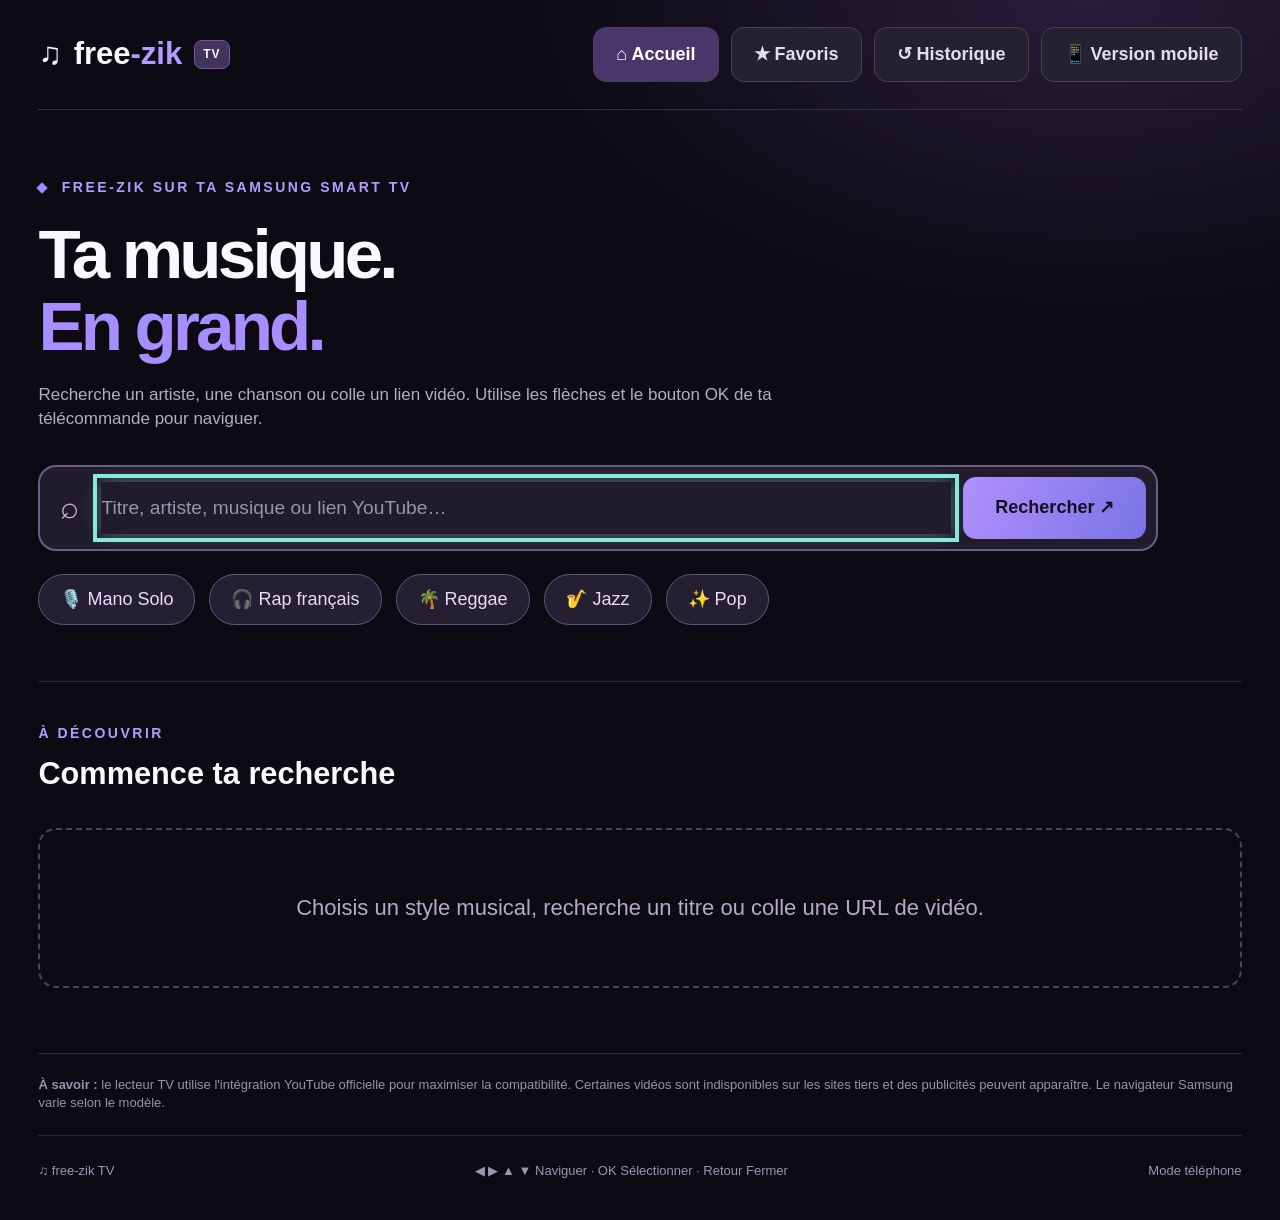
==== tv.html @ f1e1e2f2 "Add Samsung Smart TV web interface for free-zik with remote navigation and mobile switch" ====
<!doctype html>
<html lang="fr">
<head>
<meta charset="utf-8">
<meta name="viewport" content="width=device-width,initial-scale=1">
<meta name="theme-color" content="#0e0c17">
<meta name="description" content="free-zik pour Samsung Smart TV : musique et vidéos, navigation à la télécommande">
<title>free-zik TV — Musique en grand</title>
<link rel="icon" href="./icon-192.png">
<link rel="stylesheet" href="./tv.css">
</head>
<body>
<div class="tv-shell">
<header class="topbar">
 <a href="./tv.html" class="brand" aria-label="Accueil free-zik TV">♫ <strong>free<span>-zik</span></strong><small>TV</small></a>
 <nav class="toplinks" aria-label="Navigation principale">
  <button class="navbtn active" id="home-btn" type="button">⌂ Accueil</button>
  <button class="navbtn" id="favorites-btn" type="button">★ Favoris</button>
  <button class="navbtn" id="recent-btn" type="button">↺ Historique</button>
  <a class="navbtn mobile-link" href="./index.html?mobile=1">📱 Version mobile</a>
 </nav>
</header>
<main>
 <section class="hero" id="home-panel">
  <div class="eyebrow"><span class="dot"></span> FREE-ZIK SUR TA SAMSUNG SMART TV</div>
  <h1>Ta musique.<br><em>En grand.</em></h1>
  <p>Recherche un artiste, une chanson ou colle un lien vidéo. Utilise les flèches et le bouton OK de ta télécommande pour naviguer.</p>
  <form id="search-form" class="searchbox" role="search">
   <span class="magnify" aria-hidden="true">⌕</span>
   <input id="query" type="search" placeholder="Titre, artiste, musique ou lien YouTube…" aria-label="Rechercher des vidéos et musiques" autocomplete="off" enterkeyhint="search">
   <button class="primary" type="submit" id="search-btn">Rechercher <span aria-hidden="true">↗</span></button>
  </form>
  <div class="suggestions" id="suggestions" hidden></div>
  <div class="chips" aria-label="Recherches proposées">
   <button type="button" data-search="Mano Solo" class="chip">🎙️ Mano Solo</button>
   <button type="button" data-search="Rap français" class="chip">🎧 Rap français</button>
   <button type="button" data-search="Reggae musique" class="chip">🌴 Reggae</button>
   <button type="button" data-search="Jazz" class="chip">🎷 Jazz</button>
   <button type="button" data-search="Pop musique" class="chip">✨ Pop</button>
  </div>
 </section>
 <section id="results-section" class="list-area" aria-labelledby="list-title">
  <div class="list-header"><div><div class="eyebrow">À DÉCOUVRIR</div><h2 id="list-title">Commence ta recherche</h2></div><span id="result-count"></span></div>
  <div class="cards" id="cards" aria-live="polite">
    <div class="empty">Choisis un style musical, recherche un titre ou colle une URL de vidéo.</div>
  </div>
 </section>
 <section class="player-panel" id="player-panel" hidden aria-labelledby="player-title">
  <div class="list-header"><div><div class="eyebrow">LECTEUR TV</div><h2 id="player-title">Lecture</h2></div><button type="button" id="close-player" class="secondary">✕ Fermer le lecteur</button></div>
  <div class="video-layout">
   <div class="video-box"><iframe id="video-frame" title="Lecteur vidéo free-zik TV" src="about:blank" allow="autoplay; fullscreen; encrypted-media; picture-in-picture" allowfullscreen referrerpolicy="strict-origin-when-cross-origin" tabindex="-1"></iframe></div>
   <div class="video-aside">
    <div class="eyebrow">TA SÉLECTION</div>
    <h3 id="selected-title">Vidéo</h3>
    <p id="selected-author" class="muted"></p>
    <button id="play-again" class="primary player-btn" type="button">▶ Lire / relancer</button>
    <button id="favorite-video" class="secondary player-btn" type="button">☆ Ajouter aux favoris</button>
    <button id="loop-video" class="secondary player-btn" type="button">↻ Boucle désactivée</button>
    <button id="open-external" class="secondary player-btn" type="button">↗ Ouvrir dans YouTube</button>
    <button id="open-youtube-hyphen" class="secondary player-btn" type="button">↗ Essayer yout-ube.com</button>
    <p id="player-status" class="muted small">Pour démarrer, appuie sur « Lire / relancer » ou sur le lecteur.</p>
   </div>
  </div>
 </section>
 <div class="notice"><strong>À savoir :</strong> le lecteur TV utilise l'intégration YouTube officielle pour maximiser la compatibilité. Certaines vidéos sont indisponibles sur les sites tiers et des publicités peuvent apparaître. Le navigateur Samsung varie selon le modèle.</div>
</main>
<footer><span>♫ free-zik TV</span><span>◀ ▶ ▲ ▼ Naviguer · OK Sélectionner · Retour Fermer</span><a href="./index.html?mobile=1">Mode téléphone</a></footer>
</div>
<script src="./tv.js" defer></script>
</body>
</html>
---- tv.css ----
:root{color-scheme:dark;font-family:Arial,"SamsungOne",sans-serif;background:#0c0b14;color:#faf8ff;font-size:18px;line-height:1.42}
*{box-sizing:border-box}body{margin:0;background:radial-gradient(ellipse 60% 35% at 85% 0,#47306875,transparent 73%),#0c0b14}
button,input{font:inherit}button,a{cursor:pointer}button{border:0}a{color:inherit;text-decoration:none}[hidden]{display:none!important}
.tv-shell{width:94%;max-width:1840px;margin:0 auto}
.topbar{min-height:110px;border-bottom:1px solid #34303f;display:flex;align-items:center;justify-content:space-between;gap:30px}
.brand{display:flex;align-items:center;gap:12px;font-size:31px;font-weight:bold}.brand strong span{color:#b49bff}.brand small{font-size:12px;background:#42335c;border:1px solid #7156a9;border-radius:8px;padding:5px 8px;letter-spacing:1px}
.toplinks{display:flex;gap:12px;flex-wrap:wrap}.navbtn,.secondary{background:#242130;color:#e6ddf4;border:1px solid #484057;border-radius:13px;padding:14px 22px;font-weight:bold}.navbtn.active{background:#49376c;color:#fff}
.hero{position:relative;padding:68px 0 56px;border-bottom:1px solid #2d2839;max-width:1260px}
.eyebrow{font-size:14px;letter-spacing:2.5px;font-weight:900;color:#b49cff}.dot{display:inline-block;background:#a18aff;width:8px;height:8px;transform:rotate(45deg);margin-right:9px}
h1{font-size:clamp(48px,5.4vw,102px);line-height:1.05;letter-spacing:-.055em;margin:20px 0}h1 em{font-style:normal;color:#a78eff}
.hero>p{color:#b3aebf;font-size:clamp(17px,1.3vw,23px);max-width:800px;margin-bottom:34px}
.searchbox{display:flex;align-items:center;gap:12px;background:#201c2d;border:2px solid #6d5b88;border-radius:18px;padding:10px;max-width:1120px}
.magnify{font-size:32px;color:#c6b3e3;padding:0 10px}.searchbox input{background:transparent;border:0;outline:0;color:white;min-width:0;flex:1;padding:12px 0;font-size:clamp(18px,1.5vw,27px)}
.searchbox input::placeholder{color:#9b94ac}.primary{background:linear-gradient(115deg,#af90fc,#7a73e6);color:#150f24;font-weight:900;border-radius:13px;padding:18px 32px}
.chips{display:flex;gap:14px;flex-wrap:wrap;margin-top:23px}.chip{padding:12px 21px;border:1px solid #64577c;background:#241f33;border-radius:100px;color:#e7dcff}
.suggestions{position:absolute;z-index:30;top:auto;left:0;max-width:900px;width:92%;background:#221d31;border:2px solid #6f5c98;border-radius:15px;box-shadow:0 20px 50px #000e;padding:8px}
.suggestions button{display:block;width:100%;padding:11px 19px;background:none;color:#f5efff;text-align:left;border-radius:9px}.suggestions button:hover,.suggestions button:focus{background:#44345e}
.list-area{padding:42px 0 65px;min-height:290px}.list-header{display:flex;align-items:center;justify-content:space-between;gap:16px;margin-bottom:24px}
h2{font-size:clamp(27px,2.4vw,48px);margin:8px 0}.list-header>span{color:#aca5bb}
.cards{display:grid;grid-template-columns:repeat(4,minmax(0,1fr));gap:22px}
.video-card{background:#211d2b;color:#fff;border:1px solid #43374f;border-radius:18px;overflow:hidden;text-align:left;display:flex;flex-direction:column;padding:0;min-width:0}
.video-card img{display:block;width:100%;aspect-ratio:16/9;object-fit:cover;background:#312b3c}
.video-card .title{font-weight:800;padding:16px 16px 4px;font-size:clamp(16px,1.25vw,22px);display:-webkit-box;-webkit-line-clamp:2;-webkit-box-orient:vertical;overflow:hidden;min-height:60px}
.video-card .artist{padding:0 16px 17px;font-size:14px;color:#a9a2b3}
.empty{grid-column:1/-1;border:2px dashed #4c415c;border-radius:18px;color:#b7a9c6;min-height:160px;display:flex;align-items:center;justify-content:center;text-align:center;padding:30px;font-size:22px}
.player-panel{border-top:1px solid #433654;padding:35px 0 50px}
.video-layout{display:grid;grid-template-columns:minmax(0,1.8fr) minmax(250px,.85fr);gap:24px;align-items:start}
.video-box{background:#000;aspect-ratio:16/9;border-radius:15px;overflow:hidden;border:1px solid #464052}
.video-box iframe{display:block;width:100%;height:100%;border:0}
.video-aside{display:flex;flex-direction:column;gap:12px;background:#1b1724;padding:24px;border-radius:17px;border:1px solid #3c314d}
.video-aside h3{font-size:26px;margin:0}.muted{color:#b4aabd}.small{font-size:14px;line-height:1.6}.player-btn{width:100%;text-align:center;min-height:52px}.video-aside p{margin:8px 0}
.notice{border-top:1px solid #312a3c;color:#9b90a7;padding:22px 0;font-size:13px}
footer{display:flex;justify-content:space-between;gap:20px;flex-wrap:wrap;color:#9e93b0;padding:26px 0 40px;border-top:1px solid #292435;font-size:13px}
:focus-visible{outline:4px solid #89e7db!important;outline-offset:4px;box-shadow:0 0 18px #80ddce76!important}
@media(min-width:1500px){.tv-shell{width:90%}.topbar{min-height:125px}.video-card img{min-height:210px}}
@media(max-width:1050px){.cards{grid-template-columns:repeat(3,minmax(0,1fr))}.video-layout{grid-template-columns:1fr}.video-aside{display:grid;grid-template-columns:repeat(2,1fr)}.video-aside>.eyebrow,.video-aside>h3,.video-aside>.muted{grid-column:1/-1}}
@media(max-width:660px){:root{font-size:15px}.tv-shell{width:94%}.topbar{min-height:70px;gap:10px;flex-wrap:wrap;padding:14px 0}.brand{font-size:24px}.toplinks{gap:6px}.navbtn{font-size:12px;padding:9px 10px}.hero{padding:40px 0 25px}.searchbox{gap:5px;padding:5px}.searchbox input{font-size:13px}.searchbox .magnify{font-size:23px;padding:0 4px}.searchbox .primary{font-size:0;padding:12px}.searchbox .primary span{font-size:20px}.chips{gap:8px}.chip{font-size:12px;padding:9px 12px}.cards{grid-template-columns:repeat(2,minmax(0,1fr));gap:10px}.video-card .title{font-size:12px;padding:9px 9px 2px;min-height:45px}.video-card .artist{font-size:10px;padding:0 9px 12px}.list-area{padding:26px 0}.video-aside{display:flex;padding:15px}.player-btn{min-height:44px}.notice{font-size:12px}.eyebrow{font-size:10px}}
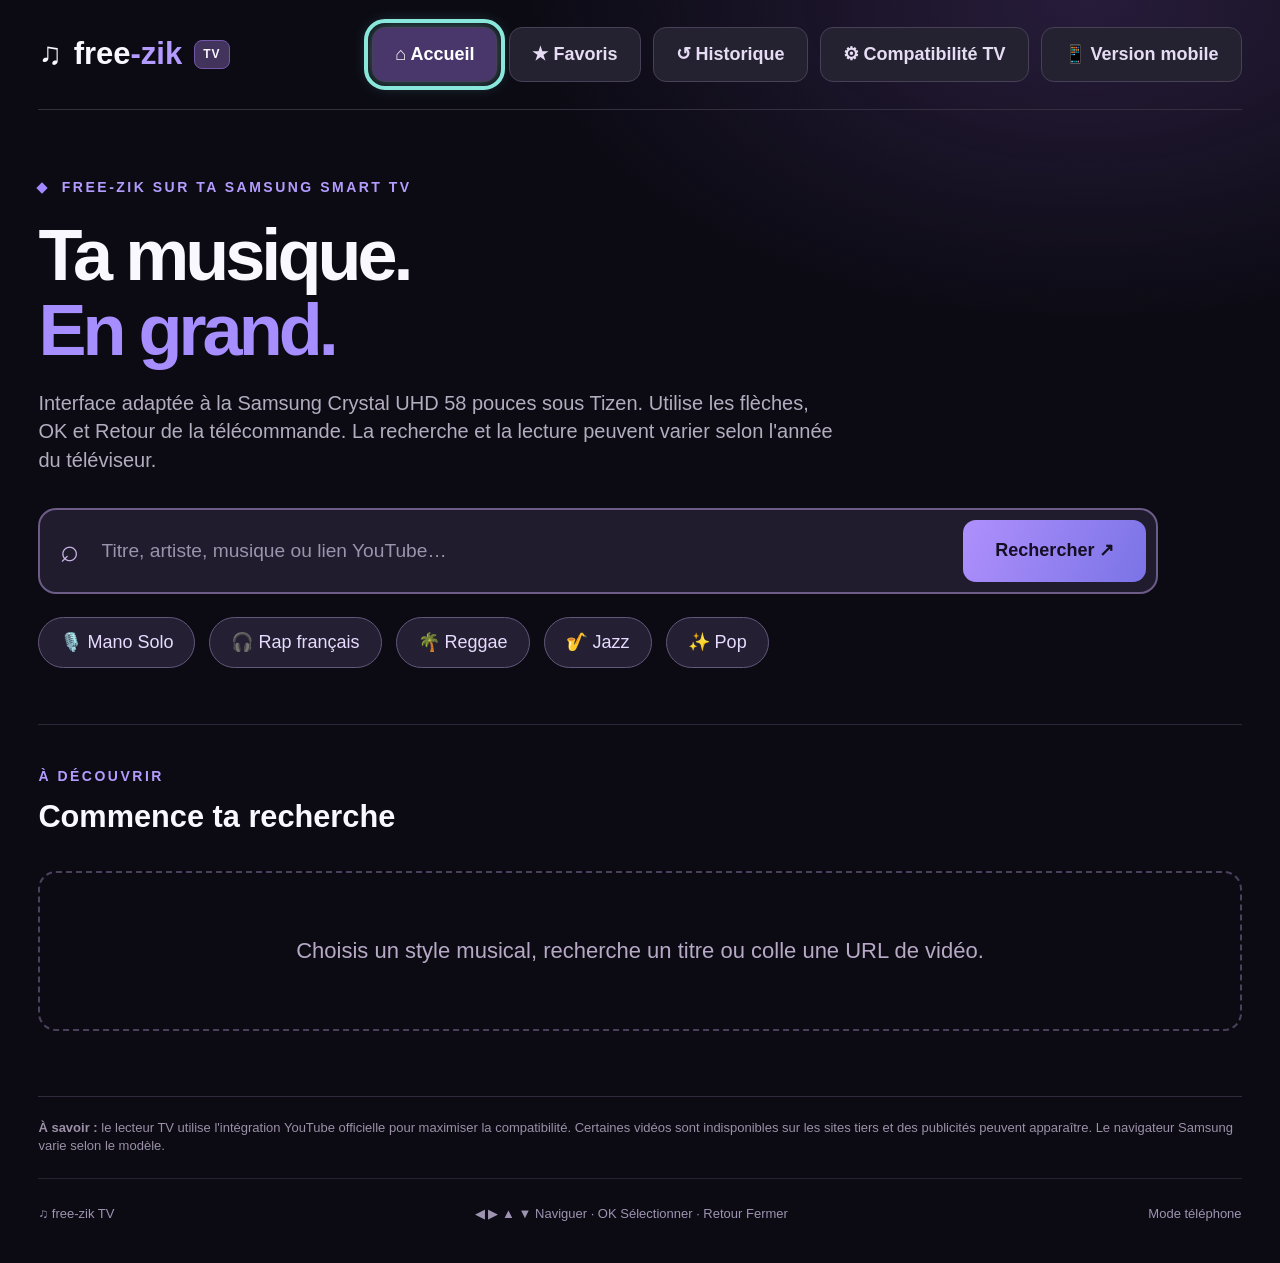
==== commit 6dde87cd: "Improve Samsung Crystal UHD 58 Tizen compatibility, player fallback and TV diagnostics" ====
--- a/tv.html
+++ b/tv.html
@@ -17,6 +17,7 @@
   <button class="navbtn active" id="home-btn" type="button">⌂ Accueil</button>
   <button class="navbtn" id="favorites-btn" type="button">★ Favoris</button>
   <button class="navbtn" id="recent-btn" type="button">↺ Historique</button>
+  <button class="navbtn" id="compat-btn" type="button">⚙ Compatibilité TV</button>
   <a class="navbtn mobile-link" href="./index.html?mobile=1">📱 Version mobile</a>
  </nav>
 </header>
@@ -24,7 +25,7 @@
  <section class="hero" id="home-panel">
   <div class="eyebrow"><span class="dot"></span> FREE-ZIK SUR TA SAMSUNG SMART TV</div>
   <h1>Ta musique.<br><em>En grand.</em></h1>
-  <p>Recherche un artiste, une chanson ou colle un lien vidéo. Utilise les flèches et le bouton OK de ta télécommande pour naviguer.</p>
+  <p>Interface adaptée à la Samsung Crystal UHD 58 pouces sous Tizen. Utilise les flèches, OK et Retour de la télécommande. La recherche et la lecture peuvent varier selon l'année du téléviseur.</p>
   <form id="search-form" class="searchbox" role="search">
    <span class="magnify" aria-hidden="true">⌕</span>
    <input id="query" type="search" placeholder="Titre, artiste, musique ou lien YouTube…" aria-label="Rechercher des vidéos et musiques" autocomplete="off" enterkeyhint="search">
@@ -54,6 +55,7 @@
     <h3 id="selected-title">Vidéo</h3>
     <p id="selected-author" class="muted"></p>
     <button id="play-again" class="primary player-btn" type="button">▶ Lire / relancer</button>
+    <button id="switch-player" class="secondary player-btn" type="button">↔ Essayer lecteur alternatif</button>
     <button id="favorite-video" class="secondary player-btn" type="button">☆ Ajouter aux favoris</button>
     <button id="loop-video" class="secondary player-btn" type="button">↻ Boucle désactivée</button>
     <button id="open-external" class="secondary player-btn" type="button">↗ Ouvrir dans YouTube</button>
@@ -62,6 +64,13 @@
    </div>
   </div>
  </section>
+ <section class="diagnostics" id="compat-panel" hidden>
+  <div class="list-header"><div><div class="eyebrow">VÉRIFIER MA SAMSUNG CRYSTAL UHD</div><h2>Compatibilité de ta TV</h2></div><button id="close-compat" type="button" class="secondary">✕ Fermer</button></div>
+  <p>Cette page affiche les capacités du navigateur. Prends une photo de cette section si la lecture ne fonctionne pas sur ta Samsung.</p>
+  <div id="compat-results" class="compat-results" aria-live="polite"></div>
+  <p class="muted small">Cette vérification n'établit pas à elle seule que YouTube autorise la lecture intégrée. Le code modèle exact de la TV permet de préciser l'année et le moteur Tizen.</p>
+  <a class="secondary" href="./index.html?mobile=1">📱 Ouvrir la version téléphone</a>
+ </section>
  <div class="notice"><strong>À savoir :</strong> le lecteur TV utilise l'intégration YouTube officielle pour maximiser la compatibilité. Certaines vidéos sont indisponibles sur les sites tiers et des publicités peuvent apparaître. Le navigateur Samsung varie selon le modèle.</div>
 </main>
 <footer><span>♫ free-zik TV</span><span>◀ ▶ ▲ ▼ Naviguer · OK Sélectionner · Retour Fermer</span><a href="./index.html?mobile=1">Mode téléphone</a></footer>
--- a/tv.css
+++ b/tv.css
@@ -35,3 +35,21 @@
 @media(min-width:1500px){.tv-shell{width:90%}.topbar{min-height:125px}.video-card img{min-height:210px}}
 @media(max-width:1050px){.cards{grid-template-columns:repeat(3,minmax(0,1fr))}.video-layout{grid-template-columns:1fr}.video-aside{display:grid;grid-template-columns:repeat(2,1fr)}.video-aside>.eyebrow,.video-aside>h3,.video-aside>.muted{grid-column:1/-1}}
 @media(max-width:660px){:root{font-size:15px}.tv-shell{width:94%}.topbar{min-height:70px;gap:10px;flex-wrap:wrap;padding:14px 0}.brand{font-size:24px}.toplinks{gap:6px}.navbtn{font-size:12px;padding:9px 10px}.hero{padding:40px 0 25px}.searchbox{gap:5px;padding:5px}.searchbox input{font-size:13px}.searchbox .magnify{font-size:23px;padding:0 4px}.searchbox .primary{font-size:0;padding:12px}.searchbox .primary span{font-size:20px}.chips{gap:8px}.chip{font-size:12px;padding:9px 12px}.cards{grid-template-columns:repeat(2,minmax(0,1fr));gap:10px}.video-card .title{font-size:12px;padding:9px 9px 2px;min-height:45px}.video-card .artist{font-size:10px;padding:0 9px 12px}.list-area{padding:26px 0}.video-aside{display:flex;padding:15px}.player-btn{min-height:44px}.notice{font-size:12px}.eyebrow{font-size:10px}}
+
+/* Samsung Crystal UHD 58-inch Tizen compatibility: older engines lack aspect-ratio and :focus-visible. */
+.video-box{position:relative;height:0;padding-bottom:56.25%;aspect-ratio:auto}
+.video-box iframe{position:absolute;top:0;left:0;width:100%;height:100%}
+.video-card img{height:200px;aspect-ratio:auto}
+button:focus,a:focus,input:focus{outline:4px solid #89e7db;outline-offset:4px;box-shadow:0 0 18px #80ddce76}
+.hero h1{font-size:72px}
+.hero>p{font-size:20px}
+@media(min-width:1500px){.video-card img{height:225px}.player-btn{font-size:20px;min-height:60px}.navbtn{font-size:19px}}
+@media(max-width:1050px){.video-card img{height:160px}}
+@media(max-width:660px){.video-card img{height:108px}.hero h1{font-size:43px}.hero>p{font-size:15px}button:focus,a:focus,input:focus{outline-width:2px}}
+.diagnostics{padding:32px;border:1px solid #4a3c60;border-radius:18px;background:#1a1625;margin:30px 0}
+.diagnostics>p{color:#bdb1cf}
+.compat-results{display:grid;grid-template-columns:repeat(2,minmax(0,1fr));gap:12px;margin:24px 0}
+.compat-line{padding:13px;background:#29223a;border:1px solid #53426e;border-radius:10px;overflow-wrap:anywhere}
+.compat-line strong{display:block;color:#c9b4ff;margin-bottom:8px}
+.compat-line span{color:#f3edff}
+@media(max-width:800px){.compat-results{grid-template-columns:1fr}}
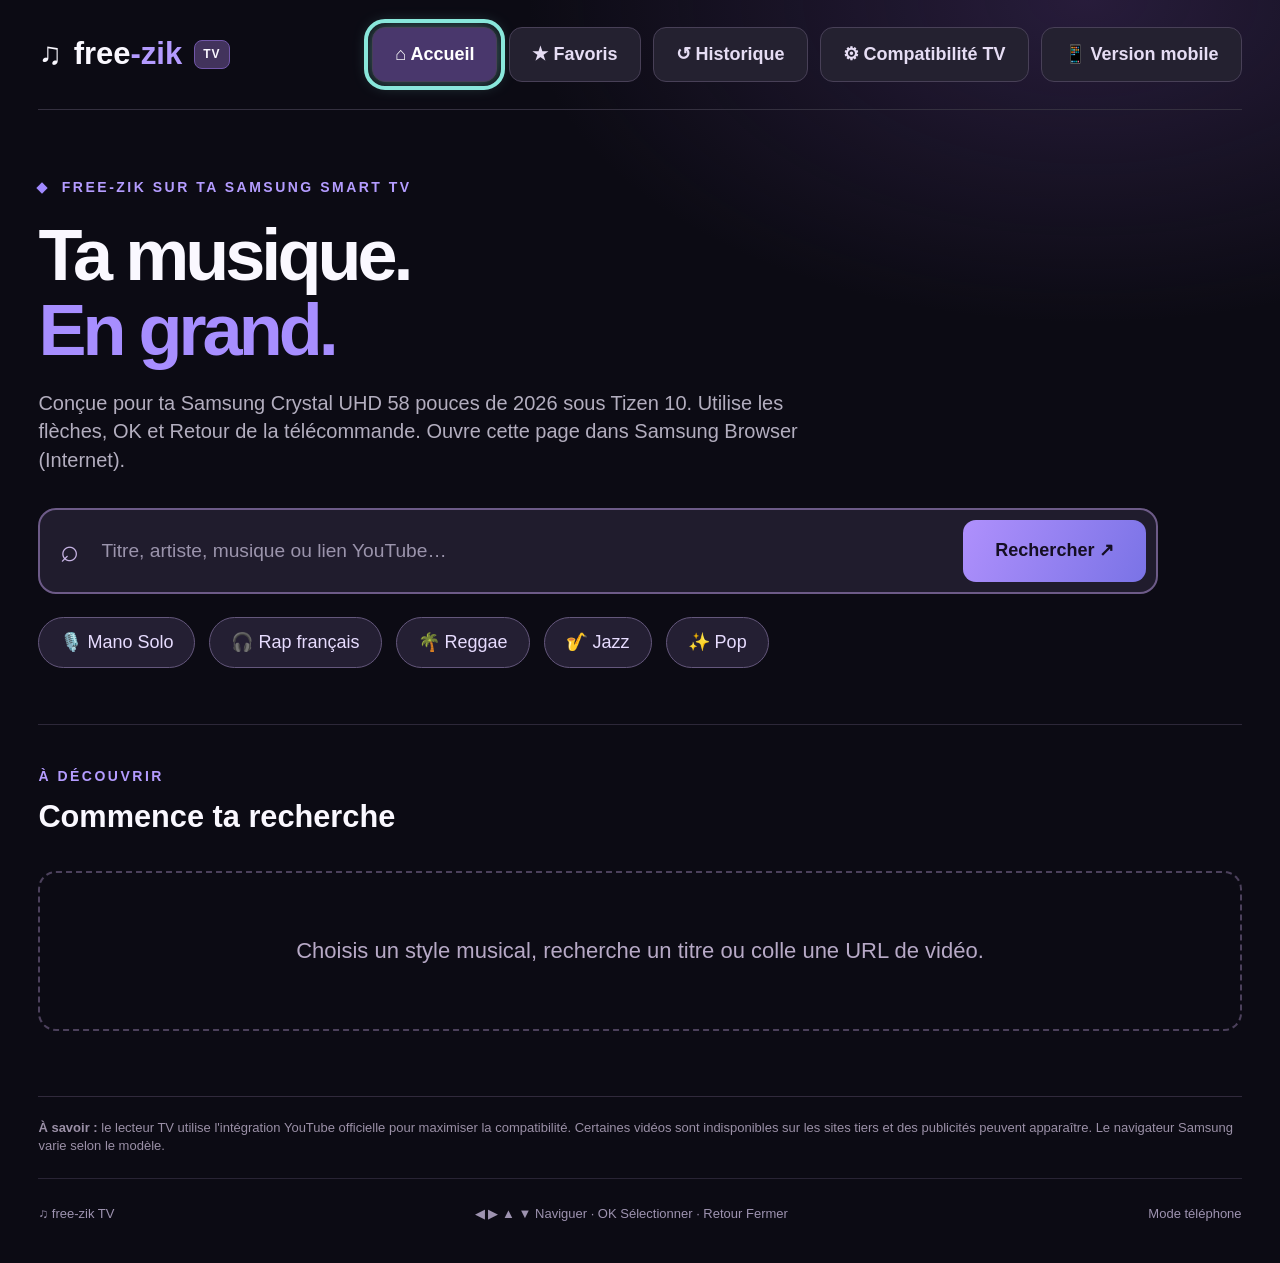
==== commit 5769b4da: "Target Samsung Crystal UHD 2026 Tizen Browser and improve Android music search" ====
--- a/tv.html
+++ b/tv.html
@@ -25,7 +25,7 @@
  <section class="hero" id="home-panel">
   <div class="eyebrow"><span class="dot"></span> FREE-ZIK SUR TA SAMSUNG SMART TV</div>
   <h1>Ta musique.<br><em>En grand.</em></h1>
-  <p>Interface adaptée à la Samsung Crystal UHD 58 pouces sous Tizen. Utilise les flèches, OK et Retour de la télécommande. La recherche et la lecture peuvent varier selon l'année du téléviseur.</p>
+  <p>Conçue pour ta Samsung Crystal UHD 58 pouces de 2026 sous Tizen 10. Utilise les flèches, OK et Retour de la télécommande. Ouvre cette page dans Samsung Browser (Internet).</p>
   <form id="search-form" class="searchbox" role="search">
    <span class="magnify" aria-hidden="true">⌕</span>
    <input id="query" type="search" placeholder="Titre, artiste, musique ou lien YouTube…" aria-label="Rechercher des vidéos et musiques" autocomplete="off" enterkeyhint="search">
